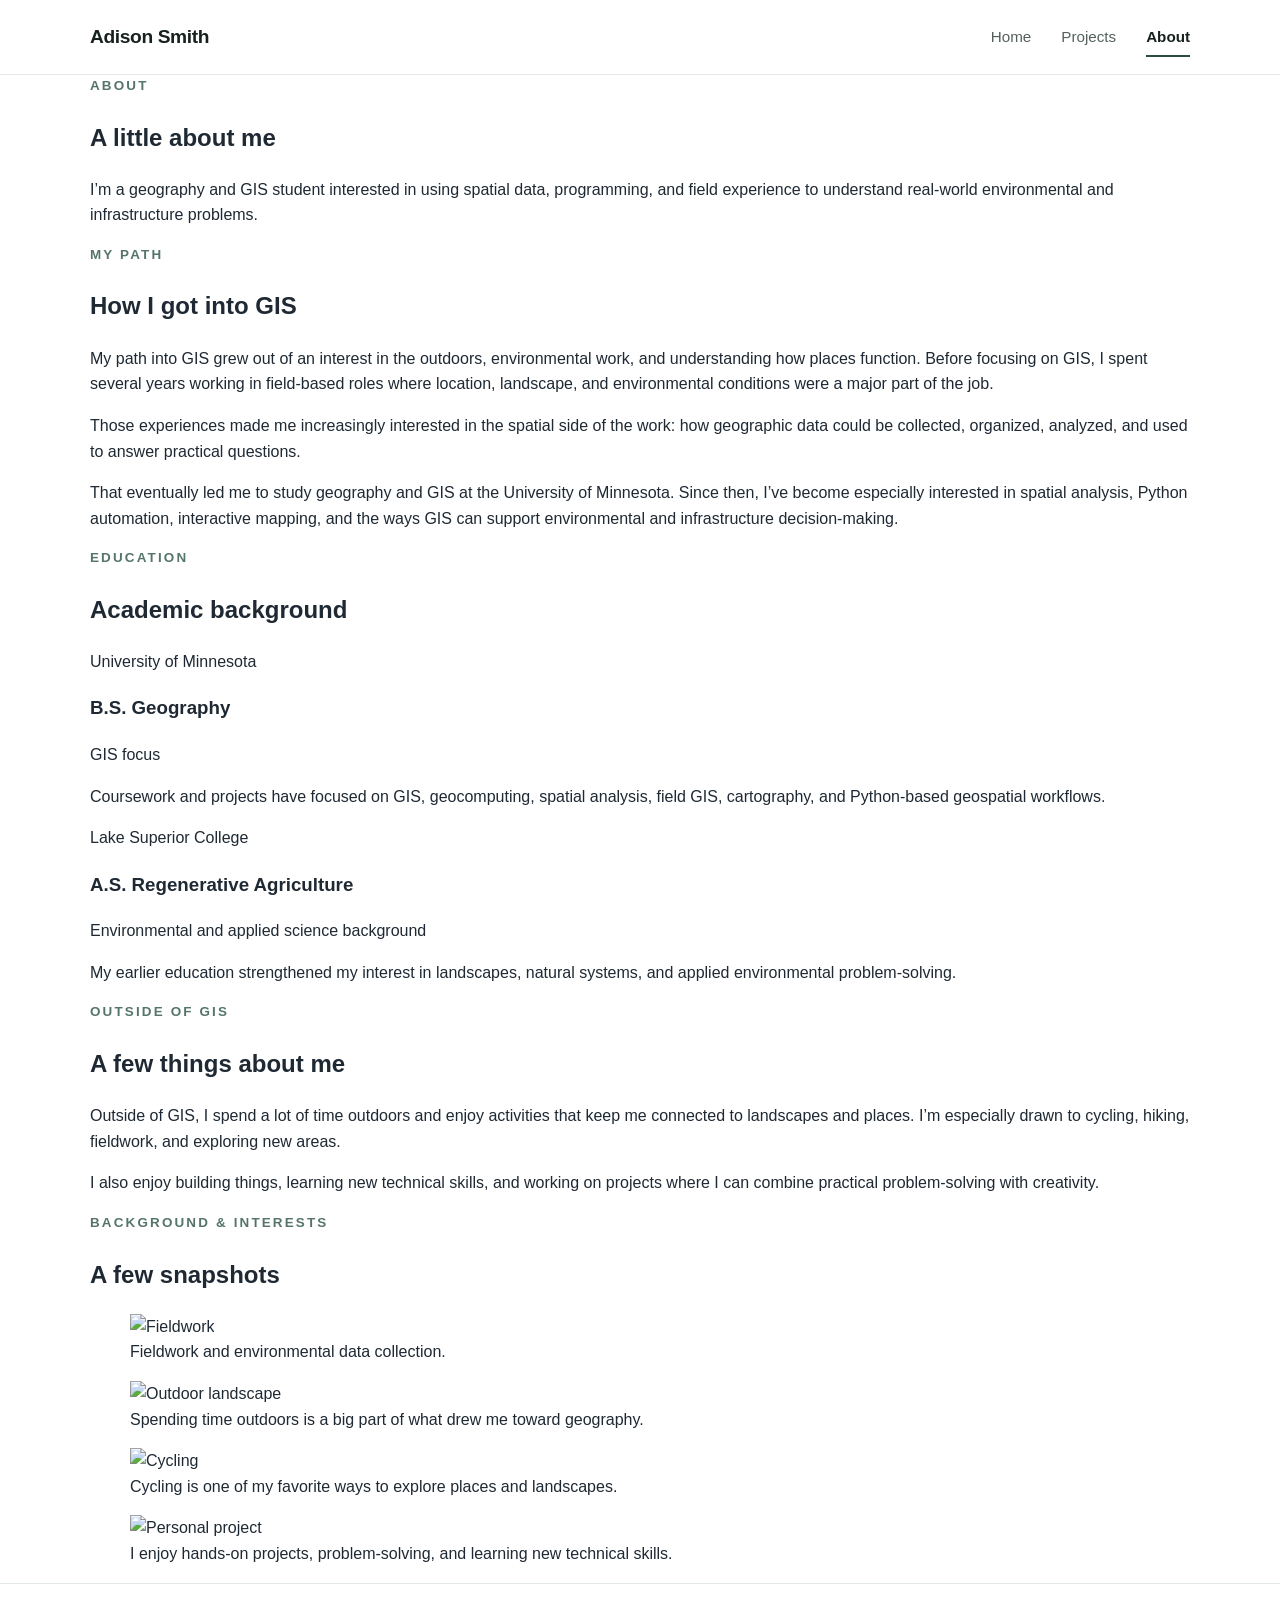
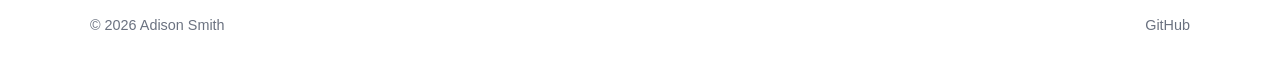
==== about.html @ 9946bdb3 "Create about.html" ====
<!DOCTYPE html>
<html lang="en">

<head>
    <meta charset="UTF-8">
    <meta name="viewport" content="width=device-width, initial-scale=1.0">

    <meta
        name="description"
        content="About Adison Smith - GIS, geography, fieldwork, and geospatial analysis"
    >

    <title>About | Adison Smith</title>

    <link rel="stylesheet" href="style.css">
</head>

<body>

    <header class="site-header">

        <div class="container header-inner">

            <a href="index.html" class="logo">
                Adison Smith
            </a>

            <nav class="main-nav">
                <a href="index.html">Home</a>
                <a href="projects.html">Projects</a>
                <a href="about.html" class="active">About</a>
            </nav>

        </div>

    </header>


    <main>

        <section class="about-page">

            <div class="container">


                <!-- INTRO -->

                <div class="about-hero">

                    <p class="eyebrow">
                        ABOUT
                    </p>

                    <h1>
                        A little about me
                    </h1>

                    <p class="about-intro">
                        I’m a geography and GIS student interested in using
                        spatial data, programming, and field experience to
                        understand real-world environmental and infrastructure
                        problems.
                    </p>

                </div>


                <!-- STORY -->

                <section class="about-section">

                    <div class="about-section-title">

                        <p class="eyebrow">
                            MY PATH
                        </p>

                        <h2>
                            How I got into GIS
                        </h2>

                    </div>

                    <div class="about-copy">

                        <p>
                            My path into GIS grew out of an interest in the
                            outdoors, environmental work, and understanding how
                            places function. Before focusing on GIS, I spent
                            several years working in field-based roles where
                            location, landscape, and environmental conditions
                            were a major part of the job.
                        </p>

                        <p>
                            Those experiences made me increasingly interested in
                            the spatial side of the work: how geographic data
                            could be collected, organized, analyzed, and used to
                            answer practical questions.
                        </p>

                        <p>
                            That eventually led me to study geography and GIS at
                            the University of Minnesota. Since then, I’ve become
                            especially interested in spatial analysis, Python
                            automation, interactive mapping, and the ways GIS can
                            support environmental and infrastructure decision-making.
                        </p>

                    </div>

                </section>


                <!-- EDUCATION -->

                <section class="about-section">

                    <div class="about-section-title">

                        <p class="eyebrow">
                            EDUCATION
                        </p>

                        <h2>
                            Academic background
                        </h2>

                    </div>

                    <div class="education-grid">


                        <article class="education-card">

                            <p class="education-school">
                                University of Minnesota
                            </p>

                            <h3>
                                B.S. Geography
                            </h3>

                            <p class="education-focus">
                                GIS focus
                            </p>

                            <p>
                                Coursework and projects have focused on GIS,
                                geocomputing, spatial analysis, field GIS,
                                cartography, and Python-based geospatial workflows.
                            </p>

                        </article>


                        <article class="education-card">

                            <p class="education-school">
                                Lake Superior College
                            </p>

                            <h3>
                                A.S. Regenerative Agriculture
                            </h3>

                            <p class="education-focus">
                                Environmental and applied science background
                            </p>

                            <p>
                                My earlier education strengthened my interest in
                                landscapes, natural systems, and applied environmental
                                problem-solving.
                            </p>

                        </article>


                    </div>

                </section>


                <!-- PERSONAL -->

                <section class="about-section">

                    <div class="about-section-title">

                        <p class="eyebrow">
                            OUTSIDE OF GIS
                        </p>

                        <h2>
                            A few things about me
                        </h2>

                    </div>

                    <div class="about-copy">

                        <p>
                            Outside of GIS, I spend a lot of time outdoors and
                            enjoy activities that keep me connected to landscapes
                            and places. I’m especially drawn to cycling, hiking,
                            fieldwork, and exploring new areas.
                        </p>

                        <p>
                            I also enjoy building things, learning new technical
                            skills, and working on projects where I can combine
                            practical problem-solving with creativity.
                        </p>

                    </div>

                </section>


                <!-- PHOTO GRID -->

                <section class="about-section">

                    <div class="about-section-title">

                        <p class="eyebrow">
                            BACKGROUND & INTERESTS
                        </p>

                        <h2>
                            A few snapshots
                        </h2>

                    </div>


                    <div class="photo-grid">


                        <figure class="photo-card">

                            <img
                                src="images/about-fieldwork.jpg"
                                alt="Fieldwork"
                            >

                            <figcaption>
                                Fieldwork and environmental data collection.
                            </figcaption>

                        </figure>


                        <figure class="photo-card">

                            <img
                                src="images/about-outdoors.jpg"
                                alt="Outdoor landscape"
                            >

                            <figcaption>
                                Spending time outdoors is a big part of what
                                drew me toward geography.
                            </figcaption>

                        </figure>


                        <figure class="photo-card">

                            <img
                                src="images/about-cycling.jpg"
                                alt="Cycling"
                            >

                            <figcaption>
                                Cycling is one of my favorite ways to explore
                                places and landscapes.
                            </figcaption>

                        </figure>


                        <figure class="photo-card">

                            <img
                                src="images/about-projects.jpg"
                                alt="Personal project"
                            >

                            <figcaption>
                                I enjoy hands-on projects, problem-solving,
                                and learning new technical skills.
                            </figcaption>

                        </figure>


                    </div>

                </section>


            </div>

        </section>

    </main>


    <footer class="site-footer">

        <div class="container footer-inner">

            <p>
                © 2026 Adison Smith
            </p>

            <a
                href="https://github.com/adisonsmith"
                target="_blank"
            >
                GitHub
            </a>

        </div>

    </footer>

</body>

</html>
---- style.css ----
/* ----------------------------------
   RESET
---------------------------------- */

* {
    box-sizing: border-box;
}

html {
    scroll-behavior: smooth;
}

body {
    margin: 0;

    font-family:
        -apple-system,
        BlinkMacSystemFont,
        "Segoe UI",
        Roboto,
        Helvetica,
        Arial,
        sans-serif;

    color: #1f2933;
    background: #ffffff;

    line-height: 1.6;
}

a {
    color: inherit;
}


/* ----------------------------------
   GENERAL LAYOUT
---------------------------------- */

.container {
    width: min(1100px, 90%);
    margin: 0 auto;
}


/* ----------------------------------
   HEADER
---------------------------------- */

.site-header {
    border-bottom: 1px solid #e3e9e6;

    background: rgba(255, 255, 255, 0.96);
}

.header-inner {
    min-height: 74px;

    display: flex;
    align-items: center;
    justify-content: space-between;
}

.logo {
    font-size: 1.2rem;
    font-weight: 700;

    letter-spacing: -0.02em;

    text-decoration: none;

    color: #17221e;
}


/* ----------------------------------
   NAVIGATION
---------------------------------- */

.main-nav {
    display: flex;
    align-items: center;

    gap: 30px;
}

.main-nav a {
    position: relative;

    font-size: 0.95rem;
    font-weight: 500;

    color: #53615c;

    text-decoration: none;

    transition: color 0.2s ease;
}

.main-nav a:hover {
    color: #17221e;
}

.main-nav a.active {
    color: #17221e;
    font-weight: 600;
}

.main-nav a.active::after {
    content: "";

    position: absolute;

    left: 0;
    right: 0;
    bottom: -8px;

    height: 2px;

    background: #294c40;
}


/* ----------------------------------
   HOMEPAGE
---------------------------------- */

.landing {
    min-height: calc(100vh - 74px);

    display: flex;
    align-items: center;

    position: relative;

    overflow: hidden;

    background:
        linear-gradient(
            135deg,
            #f7f9fa 0%,
            #eef3f1 100%
        );
}

.landing::after {
    content: "";

    position: absolute;

    width: 650px;
    height: 650px;

    right: -140px;
    top: 50%;

    transform: translateY(-50%);

    border-radius: 50%;

    border: 1px solid rgba(41, 76, 64, 0.10);

    background:
        radial-gradient(
            circle at center,
            rgba(41, 76, 64, 0.11),
            rgba(41, 76, 64, 0.035) 55%,
            transparent 72%
        );
}

.landing::before {
    content: "";

    position: absolute;

    width: 420px;
    height: 420px;

    right: 80px;
    top: 50%;

    transform:
        translateY(-50%)
        rotate(18deg);

    border: 1px solid rgba(41, 76, 64, 0.15);

    border-radius:
        43% 57%
        58% 42%;

    opacity: 0.75;
}

.landing-content {
    position: relative;
    z-index: 2;

    max-width: 850px;

    padding-top: 20px;
    padding-bottom: 40px;
}

.eyebrow {
    margin: 0 0 22px;

    font-size: 0.84rem;
    font-weight: 700;

    letter-spacing: 0.16em;
    text-transform: uppercase;

    color: #56756a;
}

.landing h1 {
    margin: 0;

    max-width: 800px;

    font-size:
        clamp(
            4.2rem,
            8vw,
            7rem
        );

    line-height: 0.94;

    letter-spacing: -0.055em;

    color: #17221e;
}

.landing-description {
    margin-top: 30px;
    margin-bottom: 0;

    font-size: 1.3rem;
    font-weight: 400;

    color: #53615c;
}

.landing-buttons {
    display: flex;
    flex-wrap: wrap;

    gap: 12px;

    margin-top: 36px;
}


/* ----------------------------------
   BUTTONS
---------------------------------- */

.button {
    display: inline-block;

    padding: 13px 24px;

    border-radius: 6px;

    font-size: 0.95rem;
    font-weight: 600;

    text-decoration: none;

    transition:
        background 0.2s,
        border 0.2s,
        transform 0.2s;
}

.primary-button {
    background: #294c40;
    color: #ffffff;

    border: 1px solid #294c40;
}

.primary-button:hover {
    background: #1d3930;

    transform: translateY(-2px);
}

.secondary-button {
    background: rgba(255, 255, 255, 0.75);

    color: #294c40;

    border: 1px solid #c4d0cb;
}

.secondary-button:hover {
    background: #ffffff;

    border-color: #879b92;

    transform: translateY(-2px);
}


/* ----------------------------------
   PROJECTS PAGE
---------------------------------- */

.projects-page {
    padding: 90px 0 120px;
}

.page-heading {
    max-width: 700px;

    margin-bottom: 55px;
}

.page-heading h1 {
    margin: 0 0 18px;

    font-size:
        clamp(
            3.5rem,
            7vw,
            5rem
        );

    line-height: 1;

    letter-spacing: -0.045em;

    color: #17221e;
}

.page-description {
    margin: 0;

    font-size: 1.2rem;

    color: #5b665f;
}


/* ----------------------------------
   PROJECT GRID
---------------------------------- */

.project-grid {
    display: grid;

    grid-template-columns:
        repeat(2, minmax(0, 1fr));

    gap: 32px;
}


/* ----------------------------------
   PROJECT CARD
---------------------------------- */

.project-card {
    overflow: hidden;

    border: 1px solid #e2e8e5;
    border-radius: 10px;

    background: #ffffff;

    transition:
        transform 0.2s ease,
        box-shadow 0.2s ease;
}

.project-card:hover {
    transform: translateY(-4px);

    box-shadow:
        0 12px 30px
        rgba(0, 0, 0, 0.08);
}


/* ----------------------------------
   PROJECT IMAGE
---------------------------------- */

.project-image-link {
    display: block;

    overflow: hidden;

    text-decoration: none;
}

.project-image {
    width: 100%;

    aspect-ratio: 16 / 9;

    display: flex;
    align-items: center;
    justify-content: center;

    transition: transform 0.3s ease;
}

.project-card:hover .project-image {
    transform: scale(1.025);
}

.project-thumbnail {
    display: block;

    width: 100%;

    aspect-ratio: 16 / 9;

    object-fit: cover;

    transition: transform 0.3s ease;
}

.project-card:hover .project-thumbnail {
    transform: scale(1.025);
}

.placeholder {
    background: #e8efec;

    color: #72827b;

    font-weight: 600;
}


/* ----------------------------------
   PROJECT CONTENT
---------------------------------- */

.project-content {
    padding: 28px;
}

.project-type {
    margin: 0 0 10px;

    font-size: 0.75rem;
    font-weight: 700;

    letter-spacing: 0.07em;

    color: #638174;
}

.project-card h2 {
    margin: 0 0 12px;

    font-size: 1.45rem;
    line-height: 1.25;

    color: #1f2933;
}

.project-card p {
    color: #5b665f;
}

.project-link {
    display: inline-block;

    margin-top: 10px;

    color: #294c40;

    text-decoration: none;
    font-weight: 700;
}

.project-link:hover {
    text-decoration: underline;
}


/* ----------------------------------
   INTERACTIVE MAP
---------------------------------- */

.map-container {
    width: 100%;

    margin: 40px 0;

    overflow: hidden;

    border: 1px solid #dce5e1;
    border-radius: 10px;

    background: #e8efec;
}

.map-container iframe {
    display: block;

    width: 100%;
    height: 650px;

    border: none;
}


/* ----------------------------------
   FOOTER
---------------------------------- */

.site-footer {
    border-top: 1px solid #e3e9e6;

    padding: 30px 0;
}

.footer-inner {
    display: flex;
    align-items: center;
    justify-content: space-between;

    font-size: 0.9rem;

    color: #6b7280;
}

.footer-inner p {
    margin: 0;
}

.footer-inner a {
    text-decoration: none;
}

.footer-inner a:hover {
    color: #17221e;
}


/* ----------------------------------
   MOBILE
---------------------------------- */

@media (max-width: 700px) {

    .header-inner {
        min-height: auto;

        flex-direction: column;
        align-items: flex-start;

        gap: 14px;

        padding-top: 18px;
        padding-bottom: 18px;
    }

    .main-nav {
        gap: 20px;
    }

    .landing {
        min-height: auto;

        align-items: flex-start;

        padding-top: 85px;
        padding-bottom: 85px;
    }

    .landing h1 {
        font-size:
            clamp(
                3.5rem,
                17vw,
                5rem
            );
    }

    .landing-description {
        font-size: 1.1rem;
    }

    .landing::after {
        width: 380px;
        height: 380px;

        right: -230px;
        top: 70%;
    }

    .landing::before {
        display: none;
    }

    .project-grid {
        grid-template-columns: 1fr;
    }

    .projects-page {
        padding: 65px 0 90px;
    }

    .map-container iframe {
        height: 450px;
    }

    .footer-inner {
        flex-direction: column;
        align-items: flex-start;

        gap: 8px;
    }

}
/* ==================================
   PROJECT DETAIL PAGE
================================== */

.project-detail {
    padding: 75px 0 110px;
}


/* Project heading */

.project-header {
    max-width: 850px;

    margin-bottom: 55px;
}

.back-link {
    display: inline-block;

    margin-bottom: 45px;

    color: #638174;

    font-size: 0.9rem;
    font-weight: 600;

    text-decoration: none;
}

.back-link:hover {
    color: #294c40;
}

.project-header h1 {
    margin: 0;

    font-size: clamp(3.5rem, 7vw, 5.5rem);

    line-height: 0.98;

    letter-spacing: -0.05em;

    color: #17221e;
}

.project-intro {
    max-width: 700px;

    margin: 28px 0 0;

    font-size: 1.3rem;

    color: #5b665f;
}


/* Project metadata */

.project-meta {
    display: grid;

    grid-template-columns: repeat(3, 1fr);

    gap: 40px;

    padding: 30px 0;

    border-top: 1px solid #dce5e1;
    border-bottom: 1px solid #dce5e1;
}

.project-meta p {
    margin: 5px 0 0;

    color: #35413c;
}

.meta-label {
    font-size: 0.72rem;

    font-weight: 700;

    letter-spacing: 0.1em;

    text-transform: uppercase;

    color: #718079;
}


/* General project sections */

.project-section {
    padding: 80px 0;

    border-bottom: 1px solid #e3e9e6;
}

.project-section h2 {
    margin: 0 0 25px;

    font-size: 2.2rem;

    letter-spacing: -0.03em;

    color: #17221e;
}

.project-text {
    max-width: 750px;

    font-size: 1.1rem;

    color: #53615c;
}

.project-text p:first-child {
    margin-top: 0;
}


/* Map heading */

.section-heading {
    display: grid;

    grid-template-columns: 1fr 1fr;

    gap: 60px;

    align-items: end;

    margin-bottom: 35px;
}

.section-heading h2 {
    margin-bottom: 0;
}

.section-heading > p {
    margin: 0;

    color: #5b665f;
}


/* Interactive map */

.map-container {
    width: 100%;

    overflow: hidden;

    border: 1px solid #dce5e1;

    border-radius: 10px;

    background: #e8efec;
}

.map-container iframe {
    display: block;

    width: 100%;
    height: 650px;

    border: none;
}


/* Methods */

.methods-grid {
    display: grid;

    grid-template-columns: repeat(3, 1fr);

    gap: 45px;
}

.method {
    padding-top: 20px;

    border-top: 2px solid #dce5e1;
}

.method-number {
    display: block;

    margin-bottom: 20px;

    font-size: 0.8rem;

    font-weight: 700;

    color: #638174;
}

.method h3 {
    margin: 0 0 10px;

    font-size: 1.2rem;

    color: #17221e;
}

.method p {
    margin: 0;

    color: #5b665f;
}


/* Skill tags */

.skill-list {
    display: flex;

    flex-wrap: wrap;

    gap: 10px;
}

.skill-list span {
    padding: 8px 14px;

    border: 1px solid #cdd8d3;

    border-radius: 100px;

    background: #f7f9f8;

    font-size: 0.9rem;

    color: #405049;
}


/* Bottom navigation */

.project-bottom-nav {
    padding-top: 60px;
}

.project-bottom-nav a {
    color: #294c40;

    font-weight: 700;

    text-decoration: none;
}

.project-bottom-nav a:hover {
    text-decoration: underline;
}


/* Mobile */

@media (max-width: 700px) {

    .project-detail {
        padding: 50px 0 80px;
    }

    .project-meta {
        grid-template-columns: 1fr;

        gap: 20px;
    }

    .project-section {
        padding: 55px 0;
    }

    .section-heading {
        grid-template-columns: 1fr;

        gap: 15px;
    }

    .methods-grid {
        grid-template-columns: 1fr;

        gap: 35px;
    }

    .map-container iframe {
        height: 450px;
    }

}
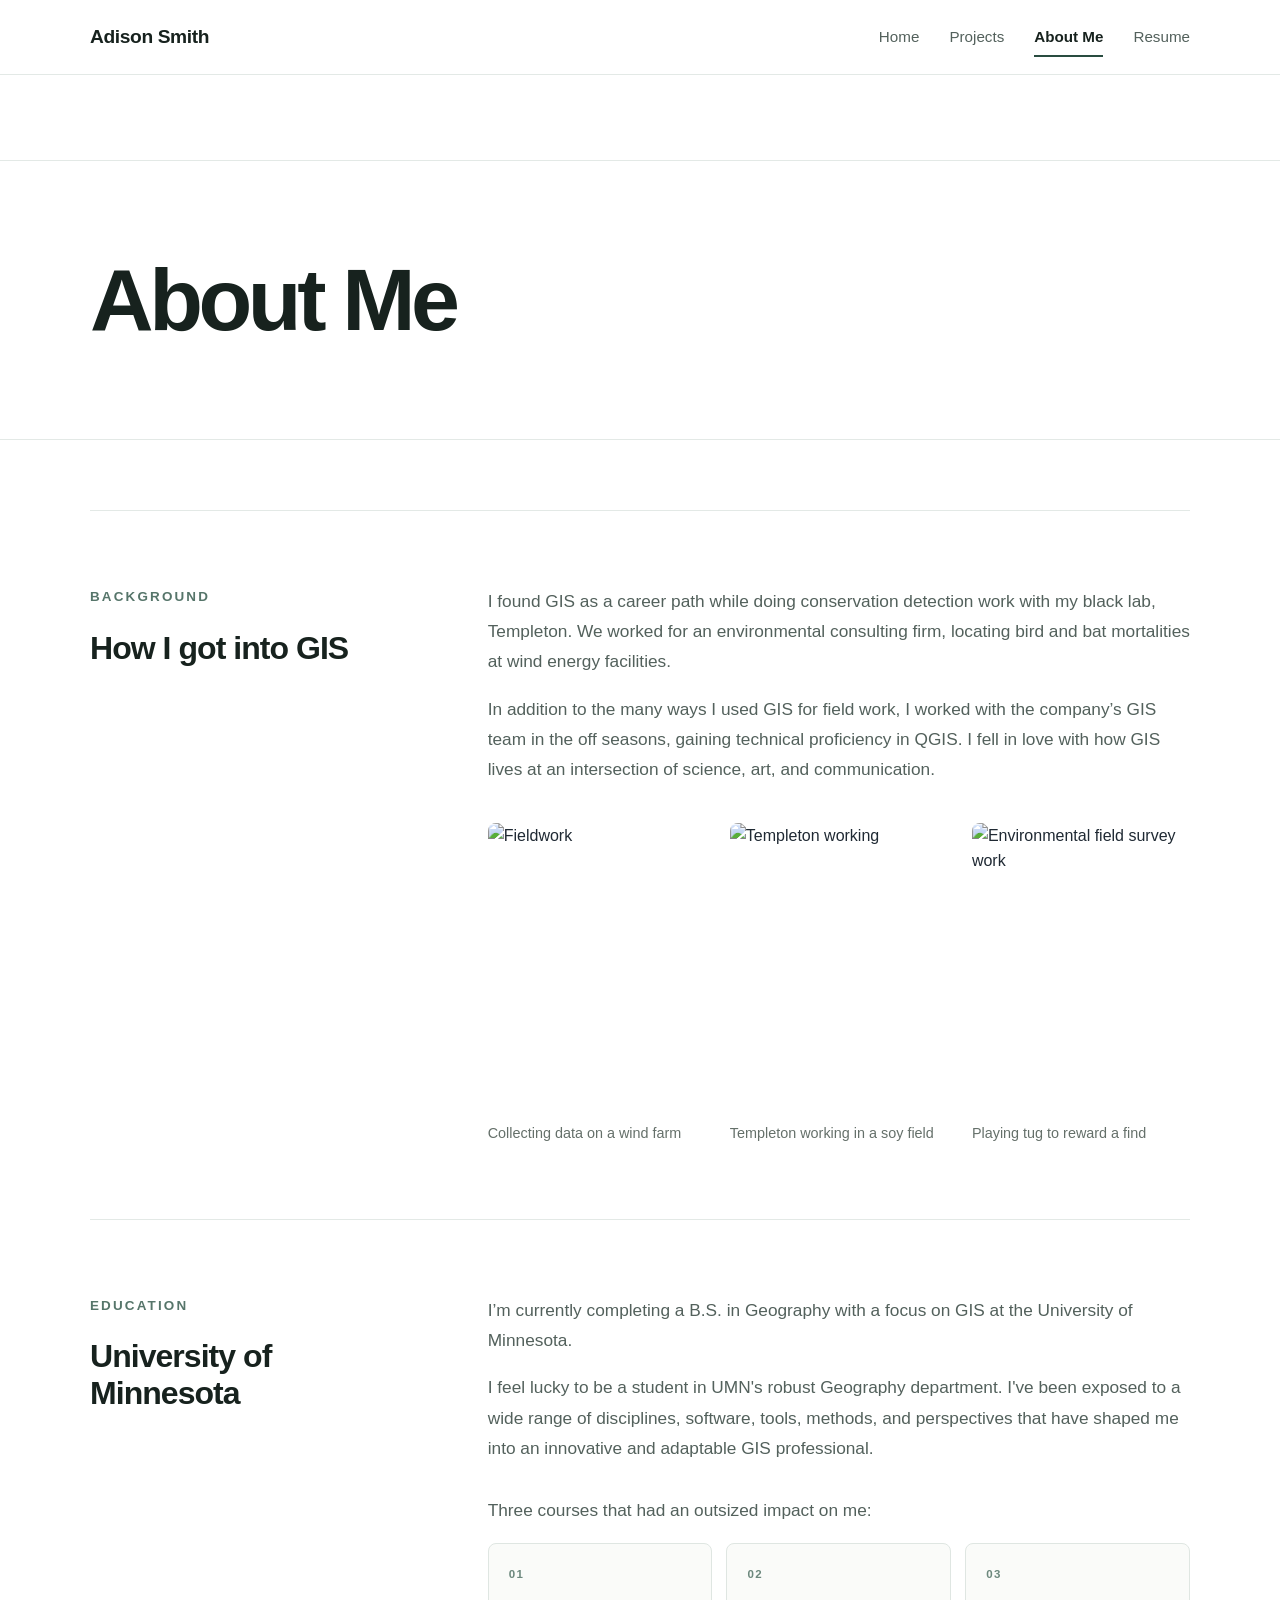
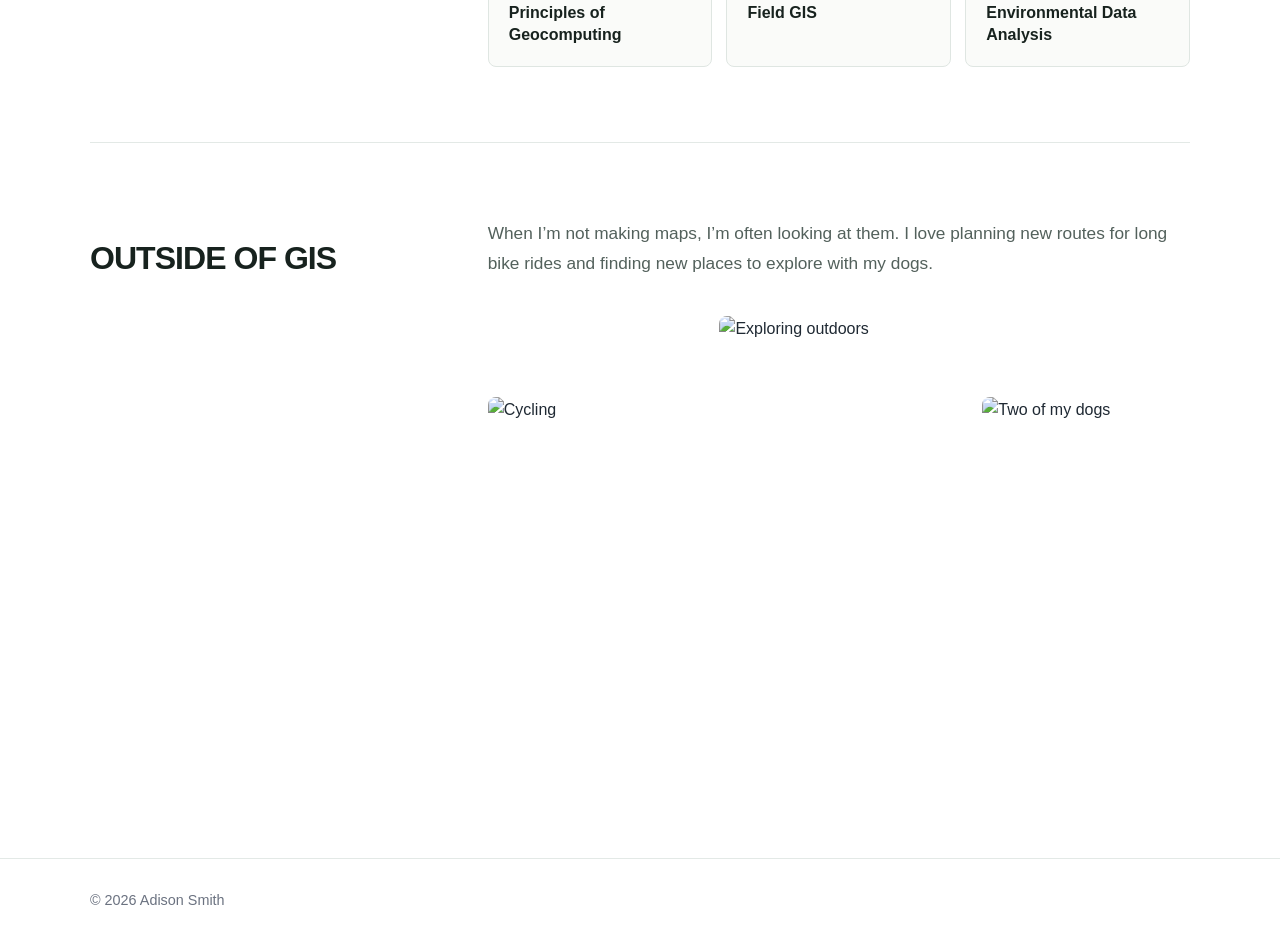
==== commit 733fe8a6: "Create about.html" ====
--- a/about.html
+++ b/about.html
@@ -5,11 +5,6 @@
     <meta charset="UTF-8">
     <meta name="viewport" content="width=device-width, initial-scale=1.0">
 
-    <meta
-        name="description"
-        content="About Adison Smith - GIS, geography, fieldwork, and geospatial analysis"
-    >
-
     <title>About | Adison Smith</title>
 
     <link rel="stylesheet" href="style.css">
@@ -28,7 +23,8 @@
             <nav class="main-nav">
                 <a href="index.html">Home</a>
                 <a href="projects.html">Projects</a>
-                <a href="about.html" class="active">About</a>
+                <a href="about.html" class="active">About Me</a>
+                <a href="resume.html">Resume</a>
             </nav>
 
         </div>
@@ -43,36 +39,27 @@
             <div class="container">
 
 
-                <!-- INTRO -->
-
-                <div class="about-hero">
-
-                    <p class="eyebrow">
-                        ABOUT
-                    </p>
+                <!-- PAGE HEADER -->
+
+                <div class="about-page-header">
+
+                    
 
                     <h1>
-                        A little about me
+                        About Me
                     </h1>
 
-                    <p class="about-intro">
-                        I’m a geography and GIS student interested in using
-                        spatial data, programming, and field experience to
-                        understand real-world environmental and infrastructure
-                        problems.
-                    </p>
-
                 </div>
 
 
-                <!-- STORY -->
-
-                <section class="about-section">
-
-                    <div class="about-section-title">
+                <!-- BACKGROUND -->
+
+                <section class="about-story-section">
+
+                    <div class="about-section-heading">
 
                         <p class="eyebrow">
-                            MY PATH
+                            BACKGROUND
                         </p>
 
                         <h2>
@@ -81,31 +68,73 @@
 
                     </div>
 
-                    <div class="about-copy">
-
-                        <p>
-                            My path into GIS grew out of an interest in the
-                            outdoors, environmental work, and understanding how
-                            places function. Before focusing on GIS, I spent
-                            several years working in field-based roles where
-                            location, landscape, and environmental conditions
-                            were a major part of the job.
-                        </p>
-
-                        <p>
-                            Those experiences made me increasingly interested in
-                            the spatial side of the work: how geographic data
-                            could be collected, organized, analyzed, and used to
-                            answer practical questions.
-                        </p>
-
-                        <p>
-                            That eventually led me to study geography and GIS at
-                            the University of Minnesota. Since then, I’ve become
-                            especially interested in spatial analysis, Python
-                            automation, interactive mapping, and the ways GIS can
-                            support environmental and infrastructure decision-making.
-                        </p>
+                    <div class="about-section-content">
+
+                        <div class="about-text">
+
+                            <p>
+                                I found GIS as a career path while doing
+                                conservation detection work with my black lab,
+                                Templeton. We worked for an environmental consulting
+                                firm, locating bird and bat mortalities at wind energy
+                                facilities.
+                            </p>
+
+                            <p>
+                                In addition to the many ways I used GIS for
+                                field work, I worked with the company’s GIS team in
+                                the off seasons, gaining technical proficiency in QGIS.
+                                I fell in love with how GIS lives at an
+                                intersection of science, art, and communication.
+                            </p>
+
+                        </div>
+
+
+                        <div class="about-photo-grid">
+
+                            <figure class="about-photo">
+
+                                <img
+                                    src="photos/data_collection.jpeg"
+                                    alt="Fieldwork"
+                                >
+
+                                <figcaption>
+                                    Collecting data on a wind farm
+                                </figcaption>
+
+                            </figure>
+
+
+                            <figure class="about-photo">
+
+                                <img
+                                    src="photos/temp_soy.JPEG"
+                                    alt="Templeton working"
+                                >
+
+                                <figcaption>
+                                    Templeton working in a soy field
+                                </figcaption>
+
+                            </figure>
+
+
+                            <figure class="about-photo">
+
+                                <img
+                                    src="photos/temp_playing.jpeg"
+                                    alt="Environmental field survey work"
+                                >
+
+                                <figcaption>
+                                    Playing tug to reward a find
+                                </figcaption>
+
+                            </figure>
+
+                        </div>
 
                     </div>
 
@@ -114,188 +143,136 @@
 
                 <!-- EDUCATION -->
 
-                <section class="about-section">
-
-                    <div class="about-section-title">
+                <section class="about-story-section">
+
+                    <div class="about-section-heading">
 
                         <p class="eyebrow">
                             EDUCATION
                         </p>
 
                         <h2>
-                            Academic background
+                            University of Minnesota
                         </h2>
 
                     </div>
 
-                    <div class="education-grid">
-
-
-                        <article class="education-card">
-
-                            <p class="education-school">
-                                University of Minnesota
-                            </p>
-
-                            <h3>
-                                B.S. Geography
-                            </h3>
-
-                            <p class="education-focus">
-                                GIS focus
-                            </p>
-
-                            <p>
-                                Coursework and projects have focused on GIS,
-                                geocomputing, spatial analysis, field GIS,
-                                cartography, and Python-based geospatial workflows.
-                            </p>
-
-                        </article>
-
-
-                        <article class="education-card">
-
-                            <p class="education-school">
-                                Lake Superior College
-                            </p>
-
-                            <h3>
-                                A.S. Regenerative Agriculture
-                            </h3>
-
-                            <p class="education-focus">
-                                Environmental and applied science background
-                            </p>
-
-                            <p>
-                                My earlier education strengthened my interest in
-                                landscapes, natural systems, and applied environmental
-                                problem-solving.
-                            </p>
-
-                        </article>
-
-
-                    </div>
+                    <div class="about-section-content">
+
+                        <div class="about-text">
+
+                            <p>
+                                I’m currently completing a B.S. in Geography with a
+                                focus on GIS at the University of Minnesota.
+                            </p>
+
+                           <p>
+                                I feel lucky to be a student in UMN's robust Geography department.
+                                I've been exposed to a wide range of disciplines, software, tools,
+                                methods, and perspectives that have shaped me into an innovative
+                                and adaptable GIS professional.
+                            </p>
+                            
+                            <p class="course-intro">
+                                Three courses that had an outsized impact on me:
+                            </p>
+                            
+                            <div class="course-grid">
+                                <div class="course-card">
+                                    <span>01</span>
+                                    <h3>Principles of Geocomputing</h3>
+                                </div>
+                            
+                                <div class="course-card">
+                                    <span>02</span>
+                                    <h3>Field GIS</h3>
+                                </div>
+                            
+                                <div class="course-card">
+                                    <span>03</span>
+                                    <h3>Environmental Data Analysis</h3>
+                                </div>
+                            </div>
 
                 </section>
 
 
-                <!-- PERSONAL -->
-
-                <section class="about-section">
-
-                    <div class="about-section-title">
+                <!-- OUTSIDE OF GIS -->
+
+                <section class="about-story-section">
+
+                    <div class="about-section-heading">
 
                         <p class="eyebrow">
+                            
+                        </p>
+
+                        <h2>
                             OUTSIDE OF GIS
-                        </p>
-
-                        <h2>
-                            A few things about me
                         </h2>
 
                     </div>
 
-                    <div class="about-copy">
-
-                        <p>
-                            Outside of GIS, I spend a lot of time outdoors and
-                            enjoy activities that keep me connected to landscapes
-                            and places. I’m especially drawn to cycling, hiking,
-                            fieldwork, and exploring new areas.
-                        </p>
-
-                        <p>
-                            I also enjoy building things, learning new technical
-                            skills, and working on projects where I can combine
-                            practical problem-solving with creativity.
-                        </p>
-
-                    </div>
-
-                </section>
-
-
-                <!-- PHOTO GRID -->
-
-                <section class="about-section">
-
-                    <div class="about-section-title">
-
-                        <p class="eyebrow">
-                            BACKGROUND & INTERESTS
-                        </p>
-
-                        <h2>
-                            A few snapshots
-                        </h2>
-
-                    </div>
-
-
-                    <div class="photo-grid">
-
-
-                        <figure class="photo-card">
-
-                            <img
-                                src="images/about-fieldwork.jpg"
-                                alt="Fieldwork"
-                            >
-
-                            <figcaption>
-                                Fieldwork and environmental data collection.
-                            </figcaption>
-
-                        </figure>
-
-
-                        <figure class="photo-card">
-
-                            <img
-                                src="images/about-outdoors.jpg"
-                                alt="Outdoor landscape"
-                            >
-
-                            <figcaption>
-                                Spending time outdoors is a big part of what
-                                drew me toward geography.
-                            </figcaption>
-
-                        </figure>
-
-
-                        <figure class="photo-card">
-
-                            <img
-                                src="images/about-cycling.jpg"
-                                alt="Cycling"
-                            >
-
-                            <figcaption>
-                                Cycling is one of my favorite ways to explore
-                                places and landscapes.
-                            </figcaption>
-
-                        </figure>
-
-
-                        <figure class="photo-card">
-
-                            <img
-                                src="images/about-projects.jpg"
-                                alt="Personal project"
-                            >
-
-                            <figcaption>
-                                I enjoy hands-on projects, problem-solving,
-                                and learning new technical skills.
-                            </figcaption>
-
-                        </figure>
-
+                    <div class="about-section-content">
+
+                        <div class="about-text">
+
+                            <p>
+                                When I’m not making maps, I’m often looking at them.
+                                I love planning new routes for long bike rides and
+                                finding new places to explore with my dogs. 
+                            </p>
+
+                        </div>
+
+
+                        <div class="about-photo-grid outside-photo-grid">
+
+                            <figure class="about-photo">
+
+                                <img
+                                    src="photos/bike.jpeg"
+                                    alt="Cycling"
+                                >
+
+                              
+
+                            </figure>
+
+
+                            <figure class="about-photo">
+
+                                <img
+                                    src="photos/me_turb.jpeg"
+                                    alt="Exploring outdoors"
+                                >
+
+                
+
+                            </figure>
+
+
+                            <figure class="about-photo">
+
+                                <img
+                                    src="photos/boys.jpeg"
+                                    alt="Two of my dogs"
+                                >
+
+                               
+
+                            </figure>
+
+                        </div>
+
+
+                        <div class="about-text about-ending">
+
+                            <p>
+                               
+                            </p>
+
+                        </div>
 
                     </div>
 
@@ -317,13 +294,6 @@
                 © 2026 Adison Smith
             </p>
 
-            <a
-                href="https://github.com/adisonsmith"
-                target="_blank"
-            >
-                GitHub
-            </a>
-
         </div>
 
     </footer>
--- a/style.css
+++ b/style.css
@@ -1,6 +1,6 @@
-/* ----------------------------------
+/* ==================================
    RESET
----------------------------------- */
+================================== */
 
 * {
     box-sizing: border-box;
@@ -33,9 +33,9 @@
 }
 
 
-/* ----------------------------------
+/* ==================================
    GENERAL LAYOUT
----------------------------------- */
+================================== */
 
 .container {
     width: min(1100px, 90%);
@@ -43,13 +43,12 @@
 }
 
 
-/* ----------------------------------
+/* ==================================
    HEADER
----------------------------------- */
+================================== */
 
 .site-header {
     border-bottom: 1px solid #e3e9e6;
-
     background: rgba(255, 255, 255, 0.96);
 }
 
@@ -73,9 +72,9 @@
 }
 
 
-/* ----------------------------------
+/* ==================================
    NAVIGATION
----------------------------------- */
+================================== */
 
 .main-nav {
     display: flex;
@@ -121,9 +120,9 @@
 }
 
 
-/* ----------------------------------
+/* ==================================
    HOMEPAGE
----------------------------------- */
+================================== */
 
 .landing {
     min-height: calc(100vh - 74px);
@@ -135,62 +134,21 @@
 
     overflow: hidden;
 
-    background:
+    background-image:
         linear-gradient(
-            135deg,
-            #f7f9fa 0%,
-            #eef3f1 100%
-        );
-}
-
+            rgba(247, 249, 248, 0.48),
+            rgba(247, 249, 248, 0.48)
+        ),
+        url("photos/wind_farm.jpg");
+
+    background-size: cover;
+    background-position: center;
+    background-repeat: no-repeat;
+}
+
+.landing::before,
 .landing::after {
-    content: "";
-
-    position: absolute;
-
-    width: 650px;
-    height: 650px;
-
-    right: -140px;
-    top: 50%;
-
-    transform: translateY(-50%);
-
-    border-radius: 50%;
-
-    border: 1px solid rgba(41, 76, 64, 0.10);
-
-    background:
-        radial-gradient(
-            circle at center,
-            rgba(41, 76, 64, 0.11),
-            rgba(41, 76, 64, 0.035) 55%,
-            transparent 72%
-        );
-}
-
-.landing::before {
-    content: "";
-
-    position: absolute;
-
-    width: 420px;
-    height: 420px;
-
-    right: 80px;
-    top: 50%;
-
-    transform:
-        translateY(-50%)
-        rotate(18deg);
-
-    border: 1px solid rgba(41, 76, 64, 0.15);
-
-    border-radius:
-        43% 57%
-        58% 42%;
-
-    opacity: 0.75;
+    display: none;
 }
 
 .landing-content {
@@ -220,12 +178,7 @@
 
     max-width: 800px;
 
-    font-size:
-        clamp(
-            4.2rem,
-            8vw,
-            7rem
-        );
+    font-size: clamp(3.6rem, 7vw, 6rem);
 
     line-height: 0.94;
 
@@ -254,9 +207,9 @@
 }
 
 
-/* ----------------------------------
+/* ==================================
    BUTTONS
----------------------------------- */
+================================== */
 
 .button {
     display: inline-block;
@@ -306,9 +259,9 @@
 }
 
 
-/* ----------------------------------
+/* ==================================
    PROJECTS PAGE
----------------------------------- */
+================================== */
 
 .projects-page {
     padding: 90px 0 120px;
@@ -323,12 +276,7 @@
 .page-heading h1 {
     margin: 0 0 18px;
 
-    font-size:
-        clamp(
-            3.5rem,
-            7vw,
-            5rem
-        );
+    font-size: clamp(3.5rem, 7vw, 5rem);
 
     line-height: 1;
 
@@ -346,9 +294,9 @@
 }
 
 
-/* ----------------------------------
+/* ==================================
    PROJECT GRID
----------------------------------- */
+================================== */
 
 .project-grid {
     display: grid;
@@ -360,9 +308,9 @@
 }
 
 
-/* ----------------------------------
-   PROJECT CARD
----------------------------------- */
+/* ==================================
+   PROJECT CARDS
+================================== */
 
 .project-card {
     overflow: hidden;
@@ -386,9 +334,7 @@
 }
 
 
-/* ----------------------------------
-   PROJECT IMAGE
----------------------------------- */
+/* Project thumbnail */
 
 .project-image-link {
     display: block;
@@ -439,9 +385,15 @@
 }
 
 
-/* ----------------------------------
-   PROJECT CONTENT
----------------------------------- */
+/* Wind Study thumbnail only */
+
+.wind-thumbnail {
+    object-fit: contain;
+    background: #ffffff;
+}
+
+
+/* Project card text */
 
 .project-content {
     padding: 28px;
@@ -487,9 +439,157 @@
 }
 
 
-/* ----------------------------------
+/* ==================================
+   PROJECT DETAIL PAGE
+================================== */
+
+.project-detail {
+    padding: 75px 0 110px;
+}
+
+.project-header {
+    max-width: 850px;
+
+    margin-bottom: 55px;
+}
+
+.back-link {
+    display: inline-block;
+
+    margin-bottom: 45px;
+
+    color: #638174;
+
+    font-size: 0.9rem;
+    font-weight: 600;
+
+    text-decoration: none;
+}
+
+.back-link:hover {
+    color: #294c40;
+}
+
+.project-header h1 {
+    margin: 0;
+
+    font-size: clamp(3.5rem, 7vw, 5.5rem);
+
+    line-height: 0.98;
+
+    letter-spacing: -0.05em;
+
+    color: #17221e;
+}
+
+.project-intro {
+    max-width: 700px;
+
+    margin: 28px 0 0;
+
+    font-size: 1.3rem;
+
+    color: #5b665f;
+}
+
+
+/* ==================================
+   PROJECT METADATA
+================================== */
+
+.project-meta {
+    display: grid;
+
+    grid-template-columns: repeat(3, 1fr);
+
+    gap: 40px;
+
+    padding: 30px 0;
+
+    border-top: 1px solid #dce5e1;
+    border-bottom: 1px solid #dce5e1;
+}
+
+.project-meta p {
+    margin: 5px 0 0;
+
+    color: #35413c;
+}
+
+.meta-label {
+    font-size: 0.72rem;
+    font-weight: 700;
+
+    letter-spacing: 0.1em;
+    text-transform: uppercase;
+
+    color: #718079;
+}
+
+
+/* ==================================
+   GENERAL PROJECT SECTIONS
+================================== */
+
+.project-section {
+    padding: 80px 0;
+
+    border-bottom: 1px solid #e3e9e6;
+}
+
+.project-section h2 {
+    margin: 0 0 25px;
+
+    font-size: 2.2rem;
+
+    letter-spacing: -0.03em;
+
+    color: #17221e;
+}
+
+.project-text {
+    max-width: 750px;
+
+    font-size: 1.1rem;
+
+    color: #53615c;
+}
+
+.project-text p:first-child {
+    margin-top: 0;
+}
+
+
+/* ==================================
+   SECTION HEADING
+================================== */
+
+.section-heading {
+    display: grid;
+
+    grid-template-columns: 1fr 1fr;
+
+    gap: 60px;
+
+    align-items: end;
+
+    margin-bottom: 35px;
+}
+
+.section-heading h2 {
+    margin-bottom: 0;
+}
+
+.section-heading > p {
+    margin: 0;
+
+    color: #5b665f;
+}
+
+
+/* ==================================
    INTERACTIVE MAP
----------------------------------- */
+================================== */
 
 .map-container {
     width: 100%;
@@ -514,9 +614,760 @@
 }
 
 
-/* ----------------------------------
+/* ==================================
+   METHODS
+================================== */
+
+.methods-grid {
+    display: grid;
+
+    grid-template-columns: repeat(3, 1fr);
+
+    gap: 45px;
+}
+
+.method {
+    padding-top: 20px;
+
+    border-top: 2px solid #dce5e1;
+}
+
+.method-number {
+    display: block;
+
+    margin-bottom: 20px;
+
+    font-size: 0.8rem;
+    font-weight: 700;
+
+    color: #638174;
+}
+
+.method h3 {
+    margin: 0 0 10px;
+
+    font-size: 1.2rem;
+
+    color: #17221e;
+}
+
+.method p {
+    margin: 0;
+
+    color: #5b665f;
+}
+
+
+/* ==================================
+   SKILL TAGS
+================================== */
+
+.skill-list {
+    display: flex;
+    flex-wrap: wrap;
+
+    gap: 10px;
+}
+
+.skill-list span {
+    padding: 8px 14px;
+
+    border: 1px solid #cdd8d3;
+    border-radius: 100px;
+
+    background: #f7f9f8;
+
+    font-size: 0.9rem;
+
+    color: #405049;
+}
+
+
+/* ==================================
+   PROJECT BOTTOM NAVIGATION
+================================== */
+
+.project-bottom-nav {
+    padding-top: 60px;
+}
+
+.project-bottom-nav a {
+    color: #294c40;
+
+    font-weight: 700;
+
+    text-decoration: none;
+}
+
+.project-bottom-nav a:hover {
+    text-decoration: underline;
+}
+
+
+/* ==================================
+   WIND STUDY
+================================== */
+
+
+/* Wind Study page spacing */
+
+.wind-study-page .project-header {
+    margin-bottom: 20px;
+}
+
+.wind-study-page .project-section {
+    padding: 48px 0;
+}
+
+.wind-study-page .project-header + .project-section {
+    padding-top: 25px;
+}
+
+.wind-study-page .project-section h2 {
+    margin: 0 0 28px;
+}
+
+.wind-study-page .project-section > .eyebrow {
+    margin-bottom: 25px;
+}
+
+
+/* Prevent overflow */
+
+.wind-study-page .project-detail,
+.wind-study-page .project-detail .container,
+.wind-study-page .project-section,
+.wind-study-page figure,
+.wind-study-page img {
+    max-width: 100%;
+
+    box-sizing: border-box;
+}
+
+
+/* Introduction */
+
+.wind-intro {
+    width: 100%;
+    max-width: 820px;
+
+    margin: 0;
+
+    font-size: 1.15rem;
+    line-height: 1.75;
+
+    color: #53615c;
+}
+
+.wind-intro p {
+    margin: 0 0 22px;
+}
+
+.wind-intro p:last-child {
+    margin-bottom: 0;
+}
+
+
+/* Study area */
+
+.featured-project-image {
+    width: 100%;
+    max-width: 900px;
+
+    margin: 25px auto 0;
+}
+
+.featured-project-image img {
+    display: block;
+
+    width: 100%;
+    height: auto;
+
+    margin: 0;
+
+    border-radius: 10px;
+}
+
+.featured-project-image figcaption {
+    margin: 10px 0 0;
+
+    text-align: center;
+
+    font-size: 0.9rem;
+    line-height: 1.45;
+
+    color: #6b746f;
+}
+
+
+/* Study design */
+
+.study-design-grid {
+    display: grid;
+
+    grid-template-columns:
+        repeat(3, minmax(0, 1fr));
+
+    gap: 30px;
+
+    width: 100%;
+
+    margin-top: 30px;
+}
+
+.study-design-item {
+    min-width: 0;
+
+    padding-top: 20px;
+
+    border-top: 2px solid #dce5e1;
+}
+
+.study-number {
+    display: block;
+
+    margin-bottom: 18px;
+
+    font-size: 0.8rem;
+    font-weight: 700;
+
+    color: #638174;
+}
+
+.study-design-item strong {
+    display: block;
+
+    margin-bottom: 10px;
+
+    font-size: 1.25rem;
+
+    color: #17221e;
+}
+
+.study-design-item p {
+    margin: 0;
+
+    color: #5b665f;
+}
+
+
+/* Data collection */
+
+.field-method-grid {
+    display: grid;
+
+    grid-template-columns:
+        repeat(4, minmax(0, 1fr));
+
+    gap: 22px;
+
+    width: 100%;
+
+    margin-top: 30px;
+}
+
+.field-method-card {
+    min-width: 0;
+
+    margin: 0;
+}
+
+.field-method-card img {
+    display: block;
+
+    width: 100%;
+
+    aspect-ratio: 4 / 3;
+
+    object-fit: cover;
+
+    border-radius: 8px;
+}
+
+.field-method-card figcaption {
+    padding-top: 12px;
+}
+
+.field-method-card strong {
+    display: block;
+
+    margin-bottom: 5px;
+
+    font-size: 1rem;
+    line-height: 1.35;
+
+    color: #17221e;
+}
+
+.field-method-card span {
+    display: block;
+
+    font-size: 0.88rem;
+    line-height: 1.5;
+
+    color: #66716c;
+}
+
+
+/* Results */
+
+.results-content {
+    width: 100%;
+
+    margin-top: 28px;
+}
+
+.results-content p {
+    width: 100%;
+
+    margin: 0 0 28px;
+
+    font-size: 1.1rem;
+    line-height: 1.75;
+
+    color: #53615c;
+}
+
+.results-image {
+    width: 100%;
+
+    margin: 0;
+}
+
+.results-image img {
+    display: block;
+
+    width: 100%;
+    height: auto;
+
+    margin: 0;
+
+    border: 1px solid #e2e8e5;
+    border-radius: 10px;
+}
+
+.wind-study-page .skill-list {
+    margin-top: 25px;
+}
+
+
+/* ==================================
+   TSUNAMI PROJECT
+================================== */
+
+.tsunami-infographic {
+    max-width: 850px;
+
+    margin: 45px auto 0;
+}
+
+.tsunami-infographic img {
+    display: block;
+
+    width: 100%;
+    height: auto;
+
+    border: 1px solid #e2e8e5;
+    border-radius: 8px;
+}
+
+.tsunami-infographic figcaption {
+    margin-top: 10px;
+
+    text-align: center;
+
+    font-size: 0.9rem;
+
+    color: #6b746f;
+}
+
+.tsunami-results-grid {
+    display: grid;
+
+    grid-template-columns:
+        repeat(2, minmax(0, 1fr));
+
+    gap: 32px;
+
+    margin-top: 45px;
+}
+
+.tsunami-result {
+    min-width: 0;
+
+    margin: 0;
+}
+
+.tsunami-result img {
+    display: block;
+
+    width: 100%;
+
+    aspect-ratio: 4 / 3;
+
+    object-fit: contain;
+
+    padding: 12px;
+
+    border: 1px solid #e2e8e5;
+    border-radius: 8px;
+
+    background: #ffffff;
+}
+
+.tsunami-result figcaption {
+    margin-top: 12px;
+
+    font-size: 0.9rem;
+    line-height: 1.5;
+
+    color: #65706a;
+}
+.tsunami-thumbnail {
+    object-fit: contain;
+    background: #f7f9f8;
+    padding: 18px;
+}
+/* ==================================
+   WEB MAPPING PROJECT
+================================== */
+
+.webmap-highlight {
+    display: grid;
+
+    grid-template-columns:
+        minmax(0, 0.8fr)
+        minmax(0, 1.2fr);
+
+    gap: 55px;
+
+    align-items: center;
+
+    padding: 55px 0;
+
+    border-top: 1px solid #e3e9e6;
+}
+
+.webmap-highlight:first-of-type {
+    margin-top: 35px;
+}
+
+.webmap-highlight-text {
+    min-width: 0;
+}
+
+.highlight-number {
+    display: block;
+
+    margin-bottom: 18px;
+
+    font-size: 0.8rem;
+    font-weight: 700;
+
+    color: #638174;
+}
+
+.webmap-highlight h3 {
+    margin: 0 0 16px;
+
+    font-size: 1.6rem;
+    line-height: 1.2;
+
+    letter-spacing: -0.025em;
+
+    color: #17221e;
+}
+
+.webmap-highlight p {
+    margin: 0 0 16px;
+
+    font-size: 1.05rem;
+    line-height: 1.7;
+
+    color: #53615c;
+}
+
+.inline-project-link {
+    color: #294c40;
+    font-weight: 650;
+}
+
+.inline-project-link:hover {
+    text-decoration-thickness: 2px;
+}
+
+.webmap-highlight-image {
+    margin: 0;
+}
+
+.webmap-highlight-image img {
+    display: block;
+
+    width: 100%;
+    height: auto;
+
+    border: 1px solid #e2e8e5;
+    border-radius: 9px;
+}
+
+.webmap-highlight-image figcaption {
+    margin-top: 10px;
+
+    font-size: 0.9rem;
+    line-height: 1.45;
+
+    color: #65706a;
+}
+
+
+@media (max-width: 800px) {
+
+    .webmap-highlight {
+        grid-template-columns: 1fr;
+
+        gap: 28px;
+
+        padding: 45px 0;
+    }
+
+}
+.map-thumbnail {
+    aspect-ratio: 16 / 9;
+    object-fit: contain;
+    object-position: center;
+    background: #ffffff;
+    padding: 12px;
+}
+/* ==================================
+   ABOUT PAGE
+================================== */
+
+.about-page {
+    padding: 85px 0 110px;
+}
+
+
+/* About banner */
+
+.about-page-header {
+    width: 100vw;
+
+    margin-left: calc(50% - 50vw);
+
+    height: 280px;
+    margin-bottom: 70px;
+
+    display: flex;
+    flex-direction: column;
+    justify-content: center;
+
+    padding-left:
+        max(5vw, calc((100vw - 1100px) / 2));
+
+    padding-right:
+        max(5vw, calc((100vw - 1100px) / 2));
+
+    background-image:
+        linear-gradient(
+            rgba(255, 255, 255, 0.38),
+            rgba(255, 255, 255, 0.38)
+        ),
+        url("photos/trees.jpeg");
+
+    background-size: cover;
+    background-position: center;
+
+    border-top: 1px solid #e3e9e6;
+    border-bottom: 1px solid #e3e9e6;
+}
+
+.about-page-header .eyebrow {
+    margin: 0 0 14px;
+}
+
+.about-page-header h1 {
+    margin: 0;
+
+    font-size: clamp(3.8rem, 7vw, 5.5rem);
+
+    line-height: 1;
+
+    letter-spacing: -0.05em;
+
+    color: #17221e;
+}
+
+
+/* About sections */
+
+.about-story-section {
+    display: grid;
+
+    grid-template-columns: 0.7fr 1.5fr;
+
+    gap: 70px;
+
+    padding: 75px 0;
+
+    border-top: 1px solid #e3e9e6;
+}
+
+.about-section-heading h2 {
+    margin: 0;
+
+    font-size: 2rem;
+
+    line-height: 1.15;
+
+    letter-spacing: -0.03em;
+
+    color: #17221e;
+}
+
+.about-section-content {
+    min-width: 0;
+}
+
+
+/* About text */
+
+.about-text {
+    max-width: 760px;
+
+    font-size: 1.08rem;
+    line-height: 1.75;
+
+    color: #53615c;
+}
+
+.about-text p:first-child {
+    margin-top: 0;
+}
+
+.about-text p:last-child {
+    margin-bottom: 0;
+}
+
+
+/* Standard About photo grid */
+
+.about-photo-grid {
+    display: grid;
+
+    grid-template-columns:
+        repeat(3, minmax(0, 1fr));
+
+    gap: 24px;
+
+    margin-top: 38px;
+
+    align-items: start;
+}
+
+.about-photo {
+    min-width: 0;
+
+    margin: 0;
+}
+
+.about-photo img {
+    display: block;
+
+    width: 100%;
+
+    aspect-ratio: 3 / 4;
+
+    object-fit: cover;
+
+    border-radius: 8px;
+}
+
+.about-photo figcaption {
+    margin-top: 10px;
+
+    font-size: 0.9rem;
+    line-height: 1.4;
+
+    color: #65706a;
+}
+
+
+/* Outside of GIS layout */
+
+.outside-photo-grid {
+    grid-template-columns: 1fr 1.15fr 1fr;
+
+    align-items: center;
+}
+
+/* Outer images horizontal */
+
+.outside-photo-grid .about-photo:nth-child(1) img,
+.outside-photo-grid .about-photo:nth-child(3) img {
+    aspect-ratio: 4 / 3;
+
+    object-fit: cover;
+}
+
+/* Middle image vertical */
+
+.outside-photo-grid .about-photo:nth-child(2) img {
+    aspect-ratio: 3 / 4;
+
+    object-fit: cover;
+}
+
+.about-ending {
+    margin-top: 38px;
+}
+.course-intro {
+    margin-top: 32px;
+    margin-bottom: 18px;
+}
+
+.course-grid {
+    display: grid;
+    grid-template-columns: repeat(3, 1fr);
+    gap: 14px;
+}
+
+.course-card {
+    padding: 20px;
+    border: 1px solid #dfe6e2;
+    border-radius: 8px;
+    background: #fafbf9;
+}
+
+.course-card span {
+    display: block;
+    margin-bottom: 18px;
+
+    font-size: 0.72rem;
+    font-weight: 700;
+    letter-spacing: 0.12em;
+
+    color: #6c887d;
+}
+
+.course-card h3 {
+    margin: 0;
+
+    font-size: 1rem;
+    line-height: 1.35;
+    font-weight: 650;
+
+    color: #17221e;
+}
+
+@media (max-width: 750px) {
+    .course-grid {
+        grid-template-columns: 1fr;
+    }
+}
+
+/* ==================================
    FOOTER
----------------------------------- */
+================================== */
 
 .site-footer {
     border-top: 1px solid #e3e9e6;
@@ -547,11 +1398,33 @@
 }
 
 
-/* ----------------------------------
+/* ==================================
+   TABLET
+================================== */
+
+@media (max-width: 900px) {
+
+    .about-story-section {
+        grid-template-columns: 1fr;
+
+        gap: 30px;
+    }
+
+    .field-method-grid {
+        grid-template-columns:
+            repeat(2, minmax(0, 1fr));
+    }
+
+}
+
+
+/* ==================================
    MOBILE
----------------------------------- */
+================================== */
 
 @media (max-width: 700px) {
+
+    /* Header */
 
     .header-inner {
         min-height: auto;
@@ -569,6 +1442,9 @@
         gap: 20px;
     }
 
+
+    /* Homepage */
+
     .landing {
         min-height: auto;
 
@@ -576,44 +1452,113 @@
 
         padding-top: 85px;
         padding-bottom: 85px;
+
+        background-position: center;
     }
 
     .landing h1 {
-        font-size:
-            clamp(
-                3.5rem,
-                17vw,
-                5rem
-            );
+        font-size: clamp(3.5rem, 17vw, 5rem);
     }
 
     .landing-description {
         font-size: 1.1rem;
     }
 
-    .landing::after {
-        width: 380px;
-        height: 380px;
-
-        right: -230px;
-        top: 70%;
-    }
-
-    .landing::before {
-        display: none;
+
+    /* Projects page */
+
+    .projects-page {
+        padding: 65px 0 90px;
     }
 
     .project-grid {
         grid-template-columns: 1fr;
     }
 
-    .projects-page {
-        padding: 65px 0 90px;
+
+    /* Project detail */
+
+    .project-detail {
+        padding: 50px 0 80px;
+    }
+
+    .project-meta {
+        grid-template-columns: 1fr;
+
+        gap: 20px;
+    }
+
+    .project-section {
+        padding: 55px 0;
+    }
+
+    .section-heading {
+        grid-template-columns: 1fr;
+
+        gap: 15px;
+    }
+
+    .methods-grid {
+        grid-template-columns: 1fr;
+
+        gap: 35px;
     }
 
     .map-container iframe {
         height: 450px;
     }
+
+
+    /* Wind Study */
+
+    .wind-study-page .project-section {
+        padding: 38px 0;
+    }
+
+    .study-design-grid,
+    .field-method-grid {
+        grid-template-columns: 1fr;
+
+        gap: 30px;
+    }
+
+
+    /* Tsunami */
+
+    .tsunami-results-grid {
+        grid-template-columns: 1fr;
+
+        gap: 35px;
+    }
+
+
+    /* About */
+
+    .about-page {
+        padding: 55px 0 80px;
+    }
+
+    .about-page-header {
+        margin-bottom: 45px;
+    }
+
+    .about-story-section {
+        padding: 50px 0;
+    }
+
+    .about-photo-grid,
+    .outside-photo-grid {
+        grid-template-columns: 1fr;
+
+        gap: 30px;
+    }
+
+    .outside-photo-grid .about-photo:nth-child(2) img {
+        aspect-ratio: 3 / 4;
+    }
+
+
+    /* Footer */
 
     .footer-inner {
         flex-direction: column;
@@ -624,295 +1569,432 @@
 
 }
 /* ==================================
-   PROJECT DETAIL PAGE
-================================== */
-
-.project-detail {
-    padding: 75px 0 110px;
-}
-
-
-/* Project heading */
-
-.project-header {
-    max-width: 850px;
-
-    margin-bottom: 55px;
-}
-
-.back-link {
-    display: inline-block;
-
-    margin-bottom: 45px;
+   RESUME PAGE
+================================== */
+
+.resume-page {
+    padding: 90px 0 120px;
+}
+
+
+/* Header */
+
+.resume-header {
+    max-width: 760px;
+    margin-bottom: 80px;
+}
+
+.resume-header h1 {
+    margin: 0 0 22px;
+
+    font-size: clamp(3.8rem, 7vw, 5.5rem);
+    line-height: 1;
+
+    letter-spacing: -0.05em;
+
+    color: #17221e;
+}
+
+.resume-header > p:last-child {
+    margin: 0;
+
+    max-width: 650px;
+
+    font-size: 1.2rem;
+
+    color: #53615c;
+}
+
+
+/* ==================================
+   EDUCATION
+================================== */
+
+.resume-education {
+    display: grid;
+
+    grid-template-columns: 0.7fr 1.5fr;
+
+    gap: 70px;
+
+    padding: 50px 0;
+
+    border-top: 1px solid #e3e9e6;
+    border-bottom: 1px solid #e3e9e6;
+}
+
+.resume-label {
+    margin: 0 0 15px;
+
+    font-size: 0.78rem;
+    font-weight: 700;
+
+    letter-spacing: 0.14em;
 
     color: #638174;
+}
+
+.resume-education h2 {
+    margin: 0;
+
+    font-size: 2rem;
+    line-height: 1.15;
+
+    color: #17221e;
+}
+
+.resume-education-details h3 {
+    margin: 0 0 8px;
+
+    font-size: 1.3rem;
+
+    color: #17221e;
+}
+
+.resume-education-details p {
+    margin: 5px 0;
+
+    color: #53615c;
+}
+
+.resume-coursework {
+    margin-top: 18px !important;
+
+    max-width: 650px;
+
+    font-size: 0.95rem;
+    line-height: 1.6;
+}
+
+
+/* ==================================
+   TIMELINE
+================================== */
+
+.resume-experience {
+    padding: 90px 0;
+}
+
+.timeline {
+    position: relative;
+
+    max-width: 1000px;
+
+    margin: 0 auto;
+}
+
+
+/* Main tree trunk */
+
+.timeline::before {
+    content: "";
+
+    position: absolute;
+
+    top: 0;
+    bottom: 0;
+
+    left: 50%;
+
+    width: 2px;
+
+    transform: translateX(-50%);
+
+    background: #b9c8c2;
+}
+
+
+/* Each job */
+
+.timeline-item {
+    position: relative;
+
+    width: 50%;
+
+    padding-bottom: 70px;
+}
+
+.timeline-item:last-child {
+    padding-bottom: 0;
+}
+
+
+/* Left side */
+
+.timeline-left {
+    padding-right: 55px;
+
+    text-align: right;
+}
+
+
+/* Right side */
+
+.timeline-right {
+    margin-left: 50%;
+
+    padding-left: 55px;
+}
+
+
+/* Tree nodes */
+
+.timeline-marker {
+    position: absolute;
+
+    top: 12px;
+
+    width: 16px;
+    height: 16px;
+
+    border: 3px solid #294c40;
+    border-radius: 50%;
+
+    background: #ffffff;
+
+    z-index: 2;
+}
+
+.timeline-left .timeline-marker {
+    right: -8px;
+}
+
+.timeline-right .timeline-marker {
+    left: -8px;
+}
+
+
+/* Small branch connecting node to job */
+
+.timeline-content::before {
+    content: "";
+
+    position: absolute;
+
+    top: 19px;
+
+    width: 38px;
+    height: 1px;
+
+    background: #b9c8c2;
+}
+
+.timeline-left .timeline-content::before {
+    right: 8px;
+}
+
+.timeline-right .timeline-content::before {
+    left: 8px;
+}
+
+
+/* Job content */
+
+.timeline-content {
+    position: relative;
+
+    padding: 28px;
+
+    border: 1px solid #e0e7e3;
+    border-radius: 10px;
+
+    background: #ffffff;
+
+    box-shadow:
+        0 8px 24px rgba(25, 45, 37, 0.04);
+}
+
+.timeline-left .timeline-content::before {
+    transform: translateX(100%);
+}
+
+.timeline-right .timeline-content::before {
+    transform: translateX(-100%);
+}
+
+.timeline-date {
+    display: block;
+
+    margin-bottom: 12px;
+
+    font-size: 0.75rem;
+    font-weight: 700;
+
+    letter-spacing: 0.12em;
+
+    color: #638174;
+}
+
+.timeline-content h2 {
+    margin: 0 0 5px;
+
+    font-size: 1.35rem;
+    line-height: 1.25;
+
+    color: #17221e;
+}
+
+.timeline-content h3 {
+    margin: 0 0 6px;
+
+    font-size: 1rem;
+
+    color: #405049;
+}
+
+.timeline-subtitle {
+    margin: 0 0 18px;
 
     font-size: 0.9rem;
-    font-weight: 600;
-
-    text-decoration: none;
-}
-
-.back-link:hover {
-    color: #294c40;
-}
-
-.project-header h1 {
-    margin: 0;
-
-    font-size: clamp(3.5rem, 7vw, 5.5rem);
-
-    line-height: 0.98;
+
+    color: #6b746f;
+}
+
+.timeline-content ul {
+    margin: 18px 0 0;
+
+    padding-left: 20px;
+
+    text-align: left;
+}
+
+.timeline-content li {
+    margin-bottom: 9px;
+
+    font-size: 0.93rem;
+    line-height: 1.55;
+
+    color: #53615c;
+}
+
+
+/* ==================================
+   SKILLS
+================================== */
+
+.resume-skills {
+    padding-top: 65px;
+
+    border-top: 1px solid #e3e9e6;
+}
+
+.resume-skills h2 {
+    margin: 0 0 30px;
+
+    font-size: 2rem;
+
+    color: #17221e;
+}
+
+
+/* ==================================
+   RESUME MOBILE
+================================== */
+
+@media (max-width: 800px) {
+
+    .resume-page {
+        padding: 60px 0 90px;
+    }
+
+    .resume-education {
+        grid-template-columns: 1fr;
+
+        gap: 25px;
+    }
+
+
+    /* Move tree to left side */
+
+    .timeline::before {
+        left: 8px;
+
+        transform: none;
+    }
+
+    .timeline-item,
+    .timeline-left,
+    .timeline-right {
+        width: 100%;
+
+        margin-left: 0;
+
+        padding-left: 45px;
+        padding-right: 0;
+
+        text-align: left;
+    }
+
+    .timeline-marker,
+    .timeline-left .timeline-marker,
+    .timeline-right .timeline-marker {
+        left: 1px;
+        right: auto;
+    }
+
+    .timeline-content::before,
+    .timeline-left .timeline-content::before,
+    .timeline-right .timeline-content::before {
+        left: -37px;
+        right: auto;
+
+        transform: none;
+    }
+
+}
+/* Resume banner */
+
+.resume-banner {
+    position: relative;
+
+    width: 100%;
+    height: 260px;
+
+    margin-bottom: 35px;
+
+    border-radius: 10px;
+    overflow: hidden;
+
+    background-image:
+        linear-gradient(
+            rgba(15, 30, 24, 0.35),
+            rgba(15, 30, 24, 0.35)
+        ),
+        url("photos/finland.jpeg");
+
+    background-size: cover;
+    background-position: center;
+}
+
+.resume-banner-content {
+    position: absolute;
+
+    inset: 0;
+
+    display: flex;
+    align-items: center;
+
+    padding: 45px 55px;
+}
+
+.resume-banner h1 {
+    margin: 0;
+
+    font-size: clamp(3.8rem, 7vw, 5.5rem);
+    line-height: 1;
 
     letter-spacing: -0.05em;
 
-    color: #17221e;
-}
-
-.project-intro {
+    color: white;
+}
+
+.resume-intro {
     max-width: 700px;
 
-    margin: 28px 0 0;
-
-    font-size: 1.3rem;
-
-    color: #5b665f;
-}
-
-
-/* Project metadata */
-
-.project-meta {
-    display: grid;
-
-    grid-template-columns: repeat(3, 1fr);
-
-    gap: 40px;
-
-    padding: 30px 0;
-
-    border-top: 1px solid #dce5e1;
-    border-bottom: 1px solid #dce5e1;
-}
-
-.project-meta p {
-    margin: 5px 0 0;
-
-    color: #35413c;
-}
-
-.meta-label {
-    font-size: 0.72rem;
-
-    font-weight: 700;
-
-    letter-spacing: 0.1em;
-
-    text-transform: uppercase;
-
-    color: #718079;
-}
-
-
-/* General project sections */
-
-.project-section {
-    padding: 80px 0;
-
-    border-bottom: 1px solid #e3e9e6;
-}
-
-.project-section h2 {
-    margin: 0 0 25px;
-
-    font-size: 2.2rem;
-
-    letter-spacing: -0.03em;
-
-    color: #17221e;
-}
-
-.project-text {
-    max-width: 750px;
-
-    font-size: 1.1rem;
+    margin: 0 0 70px;
+
+    font-size: 1.15rem;
+    line-height: 1.7;
 
     color: #53615c;
 }
-
-.project-text p:first-child {
-    margin-top: 0;
-}
-
-
-/* Map heading */
-
-.section-heading {
-    display: grid;
-
-    grid-template-columns: 1fr 1fr;
-
-    gap: 60px;
-
-    align-items: end;
-
-    margin-bottom: 35px;
-}
-
-.section-heading h2 {
-    margin-bottom: 0;
-}
-
-.section-heading > p {
-    margin: 0;
-
-    color: #5b665f;
-}
-
-
-/* Interactive map */
-
-.map-container {
-    width: 100%;
-
-    overflow: hidden;
-
-    border: 1px solid #dce5e1;
-
-    border-radius: 10px;
-
-    background: #e8efec;
-}
-
-.map-container iframe {
-    display: block;
-
-    width: 100%;
-    height: 650px;
-
-    border: none;
-}
-
-
-/* Methods */
-
-.methods-grid {
-    display: grid;
-
-    grid-template-columns: repeat(3, 1fr);
-
-    gap: 45px;
-}
-
-.method {
-    padding-top: 20px;
-
-    border-top: 2px solid #dce5e1;
-}
-
-.method-number {
-    display: block;
-
-    margin-bottom: 20px;
-
-    font-size: 0.8rem;
-
-    font-weight: 700;
-
-    color: #638174;
-}
-
-.method h3 {
-    margin: 0 0 10px;
-
-    font-size: 1.2rem;
-
-    color: #17221e;
-}
-
-.method p {
-    margin: 0;
-
-    color: #5b665f;
-}
-
-
-/* Skill tags */
-
-.skill-list {
-    display: flex;
-
-    flex-wrap: wrap;
-
-    gap: 10px;
-}
-
-.skill-list span {
-    padding: 8px 14px;
-
-    border: 1px solid #cdd8d3;
-
-    border-radius: 100px;
-
-    background: #f7f9f8;
-
-    font-size: 0.9rem;
-
-    color: #405049;
-}
-
-
-/* Bottom navigation */
-
-.project-bottom-nav {
-    padding-top: 60px;
-}
-
-.project-bottom-nav a {
-    color: #294c40;
-
-    font-weight: 700;
-
-    text-decoration: none;
-}
-
-.project-bottom-nav a:hover {
-    text-decoration: underline;
-}
-
-
-/* Mobile */
-
-@media (max-width: 700px) {
-
-    .project-detail {
-        padding: 50px 0 80px;
-    }
-
-    .project-meta {
-        grid-template-columns: 1fr;
-
-        gap: 20px;
-    }
-
-    .project-section {
-        padding: 55px 0;
-    }
-
-    .section-heading {
-        grid-template-columns: 1fr;
-
-        gap: 15px;
-    }
-
-    .methods-grid {
-        grid-template-columns: 1fr;
-
-        gap: 35px;
-    }
-
-    .map-container iframe {
-        height: 450px;
-    }
-
-}
